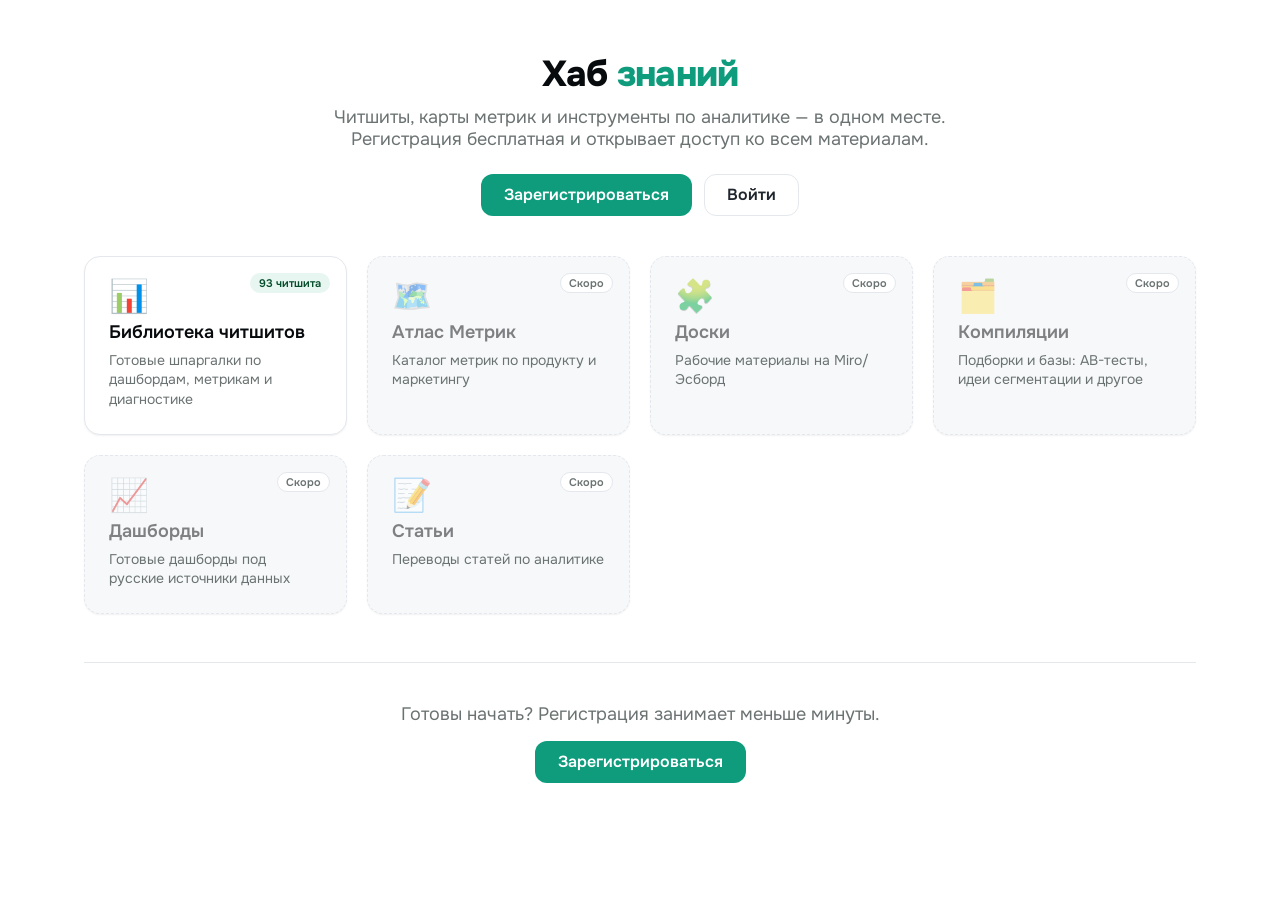
==== preview.html @ b569c9bd "Initial commit: JetMetrics Хаб знаний overview landing (/knowledge) Public overview page for the Хаб" ====
<!doctype html>
<html lang="ru">
<head>
<meta charset="utf-8">
<title>Превью Хаба знаний (лендинг)</title>
<link rel="stylesheet" href="style.css">
</head>
<body>

<div class="jm-kb">

  <div class="jm-kb-header">
    <h1 class="jm-kb-title">Хаб <span class="jm-accent">знаний</span></h1>
    <p class="jm-kb-subtitle">Читшиты, карты метрик и инструменты по аналитике — в одном месте. Регистрация бесплатная и открывает доступ ко всем материалам.</p>
    <div class="jm-kb-cta">
      <a href="#" class="jm-btn jm-btn--primary">Зарегистрироваться</a>
      <a href="#" class="jm-btn jm-btn--secondary">Войти</a>
    </div>
  </div>

  <div class="jm-kb-grid">
    <a href="#" class="jm-kb-card jm-kb-card--live">
      <span class="jm-kb-card-badge jm-kb-card-badge--live">93 читшита</span>
      <div class="jm-kb-card-icon">📊</div>
      <div class="jm-kb-card-title">Библиотека читшитов</div>
      <div class="jm-kb-card-desc">Готовые шпаргалки по дашбордам, метрикам и диагностике</div>
    </a>
    <div class="jm-kb-card jm-kb-card--soon">
      <span class="jm-kb-card-badge jm-kb-card-badge--soon">Скоро</span>
      <div class="jm-kb-card-icon">🗺️</div>
      <div class="jm-kb-card-title">Атлас Метрик</div>
      <div class="jm-kb-card-desc">Каталог метрик по продукту и маркетингу</div>
    </div>
    <div class="jm-kb-card jm-kb-card--soon">
      <span class="jm-kb-card-badge jm-kb-card-badge--soon">Скоро</span>
      <div class="jm-kb-card-icon">🧩</div>
      <div class="jm-kb-card-title">Доски</div>
      <div class="jm-kb-card-desc">Рабочие материалы на Miro/Эсборд</div>
    </div>
    <div class="jm-kb-card jm-kb-card--soon">
      <span class="jm-kb-card-badge jm-kb-card-badge--soon">Скоро</span>
      <div class="jm-kb-card-icon">🗂️</div>
      <div class="jm-kb-card-title">Компиляции</div>
      <div class="jm-kb-card-desc">Подборки и базы: AB-тесты, идеи сегментации и другое</div>
    </div>
    <div class="jm-kb-card jm-kb-card--soon">
      <span class="jm-kb-card-badge jm-kb-card-badge--soon">Скоро</span>
      <div class="jm-kb-card-icon">📈</div>
      <div class="jm-kb-card-title">Дашборды</div>
      <div class="jm-kb-card-desc">Готовые дашборды под русские источники данных</div>
    </div>
    <div class="jm-kb-card jm-kb-card--soon">
      <span class="jm-kb-card-badge jm-kb-card-badge--soon">Скоро</span>
      <div class="jm-kb-card-icon">📝</div>
      <div class="jm-kb-card-title">Статьи</div>
      <div class="jm-kb-card-desc">Переводы статей по аналитике</div>
    </div>
  </div>

  <div class="jm-kb-footer-cta">
    <p>Готовы начать? Регистрация занимает меньше минуты.</p>
    <a href="#" class="jm-btn jm-btn--primary">Зарегистрироваться</a>
  </div>

</div>

</body>
</html>
---- style.css ----
@import url('https://fonts.googleapis.com/css2?family=Onest:wght@400;500;600;700;800&family=IBM+Plex+Mono:wght@400;500;600&display=swap');

.jm-kb {
  /* ---- brand core ---- */
  --jm-green: #0E9C7D;
  --jm-green-press: #0B7D64;
  --jm-green-deep: #064D2B;
  --jm-green-tint: #E7F6F1;

  /* ---- neutrals ---- */
  --jm-ink: #080B0D;
  --jm-text: #20262E;
  --jm-muted: #6B7372;
  --jm-line: #E4E8EC;
  --jm-bg: #F6F8FA;
  --jm-surface: #FFFFFF;

  /* ---- type ---- */
  --jm-font-sans: 'Onest', system-ui, -apple-system, 'Segoe UI', Roboto, sans-serif;
  --jm-font-mono: 'IBM Plex Mono', ui-monospace, Menlo, Consolas, monospace;
  --jm-display-m: 2.25rem;
  --jm-h3: 1.125rem;
  --jm-body-l: 1.125rem;
  --jm-body: 1rem;
  --jm-body-s: 0.875rem;
  --jm-w-medium: 500;
  --jm-w-semibold: 600;
  --jm-w-bold: 700;
  --jm-w-black: 800;
  --jm-lh-tight: 1.05;

  /* ---- space (4px step) ---- */
  --jm-space-1: 4px;
  --jm-space-2: 8px;
  --jm-space-3: 12px;
  --jm-space-4: 16px;
  --jm-space-5: 20px;
  --jm-space-6: 24px;
  --jm-space-8: 32px;
  --jm-space-10: 40px;
  --jm-space-12: 48px;
  --jm-space-20: 80px;
  --jm-container: 1160px;

  /* ---- radii ---- */
  --jm-r-sm: 8px;
  --jm-r-md: 12px;
  --jm-r-lg: 16px;
  --jm-r-pill: 999px;

  /* ---- shadows ---- */
  --jm-e1: 0 1px 2px rgba(8,11,13,.06);
  --jm-e2: 0 4px 16px rgba(8,11,13,.06);
  --jm-ring: 0 0 0 3px rgba(14,156,125,.28);

  /* ---- motion ---- */
  --jm-ease: cubic-bezier(.2,.6,.2,1);
  --jm-dur: .17s;

  font-family: var(--jm-font-sans);
  color: var(--jm-text);
  background: var(--jm-surface);
  max-width: var(--jm-container);
  margin: 0 auto;
  padding: var(--jm-space-12) var(--jm-space-6) var(--jm-space-20);
  box-sizing: border-box;
}

.jm-kb *, .jm-kb *::before, .jm-kb *::after {
  box-sizing: border-box;
}

.jm-kb-header {
  text-align: center;
  max-width: 640px;
  margin: 0 auto var(--jm-space-10);
}

.jm-kb-title {
  font-size: var(--jm-display-m);
  font-weight: var(--jm-w-black);
  line-height: var(--jm-lh-tight);
  letter-spacing: -0.02em;
  margin: 0 0 var(--jm-space-3);
  color: var(--jm-ink);
}

.jm-kb-title .jm-accent { color: var(--jm-green); }

.jm-kb-subtitle {
  font-size: var(--jm-body-l);
  color: var(--jm-muted);
  margin: 0 0 var(--jm-space-6);
}

.jm-kb-cta {
  display: flex;
  justify-content: center;
  gap: var(--jm-space-3);
  flex-wrap: wrap;
}

.jm-btn,
.jm-btn:visited,
.jm-btn:active {
  display: inline-flex;
  align-items: center;
  gap: var(--jm-space-2);
  font-family: var(--jm-font-sans);
  font-weight: var(--jm-w-semibold);
  font-size: var(--jm-body);
  line-height: 1;
  padding: 12px 22px;
  border-radius: var(--jm-r-md);
  border: 1px solid transparent;
  cursor: pointer;
  text-decoration: none !important;
  transition: background var(--jm-dur) var(--jm-ease), border-color var(--jm-dur) var(--jm-ease);
}

.jm-btn:focus-visible {
  outline: none;
  box-shadow: var(--jm-ring);
}

.jm-btn--primary,
.jm-btn--primary:visited {
  background: var(--jm-green) !important;
  color: #fff !important;
}

.jm-btn--primary:hover {
  background: var(--jm-green-press) !important;
}

.jm-btn--secondary,
.jm-btn--secondary:visited {
  background: var(--jm-surface) !important;
  color: var(--jm-text) !important;
  border-color: var(--jm-line) !important;
}

.jm-btn--secondary:hover {
  background: var(--jm-bg);
}

.jm-kb-grid {
  display: grid;
  grid-template-columns: repeat(auto-fill, minmax(260px, 1fr));
  gap: var(--jm-space-5);
}

.jm-kb-card {
  display: flex;
  flex-direction: column;
  gap: var(--jm-space-2);
  background: var(--jm-surface);
  border: 1px solid var(--jm-line);
  border-radius: var(--jm-r-lg);
  padding: var(--jm-space-6);
  text-decoration: none;
  color: inherit;
  box-shadow: var(--jm-e1);
  position: relative;
  transition: transform var(--jm-dur) var(--jm-ease), box-shadow var(--jm-dur) var(--jm-ease), border-color var(--jm-dur) var(--jm-ease);
}

.jm-kb-card--live:hover {
  transform: translateY(-2px);
  box-shadow: var(--jm-e2);
  border-color: var(--jm-green);
}

.jm-kb-card--soon {
  cursor: default;
  background: var(--jm-bg);
  border-style: dashed;
}

.jm-kb-card--soon .jm-kb-card-icon,
.jm-kb-card--soon .jm-kb-card-title {
  opacity: 0.5;
}

.jm-kb-card-icon {
  font-size: 32px;
  line-height: 1;
}

.jm-kb-card-title {
  font-size: var(--jm-h3);
  font-weight: var(--jm-w-semibold);
  color: var(--jm-ink);
}

.jm-kb-card-desc {
  font-size: var(--jm-body-s);
  color: var(--jm-muted);
  line-height: 1.4;
}

.jm-kb-card-badge {
  position: absolute;
  top: var(--jm-space-4);
  right: var(--jm-space-4);
  font-size: 11px;
  font-weight: var(--jm-w-semibold);
  border-radius: var(--jm-r-pill);
  padding: 2px var(--jm-space-2);
}

.jm-kb-card-badge--soon {
  color: var(--jm-muted);
  background: var(--jm-surface);
  border: 1px solid var(--jm-line);
}

.jm-kb-card-badge--live {
  color: var(--jm-green-deep);
  background: var(--jm-green-tint);
  border: 1px solid transparent;
}

.jm-kb-footer-cta {
  text-align: center;
  margin-top: var(--jm-space-12);
  padding-top: var(--jm-space-10);
  border-top: 1px solid var(--jm-line);
}

.jm-kb-footer-cta p {
  color: var(--jm-muted);
  font-size: var(--jm-body-l);
  margin: 0 0 var(--jm-space-4);
}

@media (max-width: 640px) {
  .jm-kb {
    padding: var(--jm-space-8) var(--jm-space-4) var(--jm-space-12);
  }
  .jm-kb-grid {
    grid-template-columns: 1fr;
  }
}
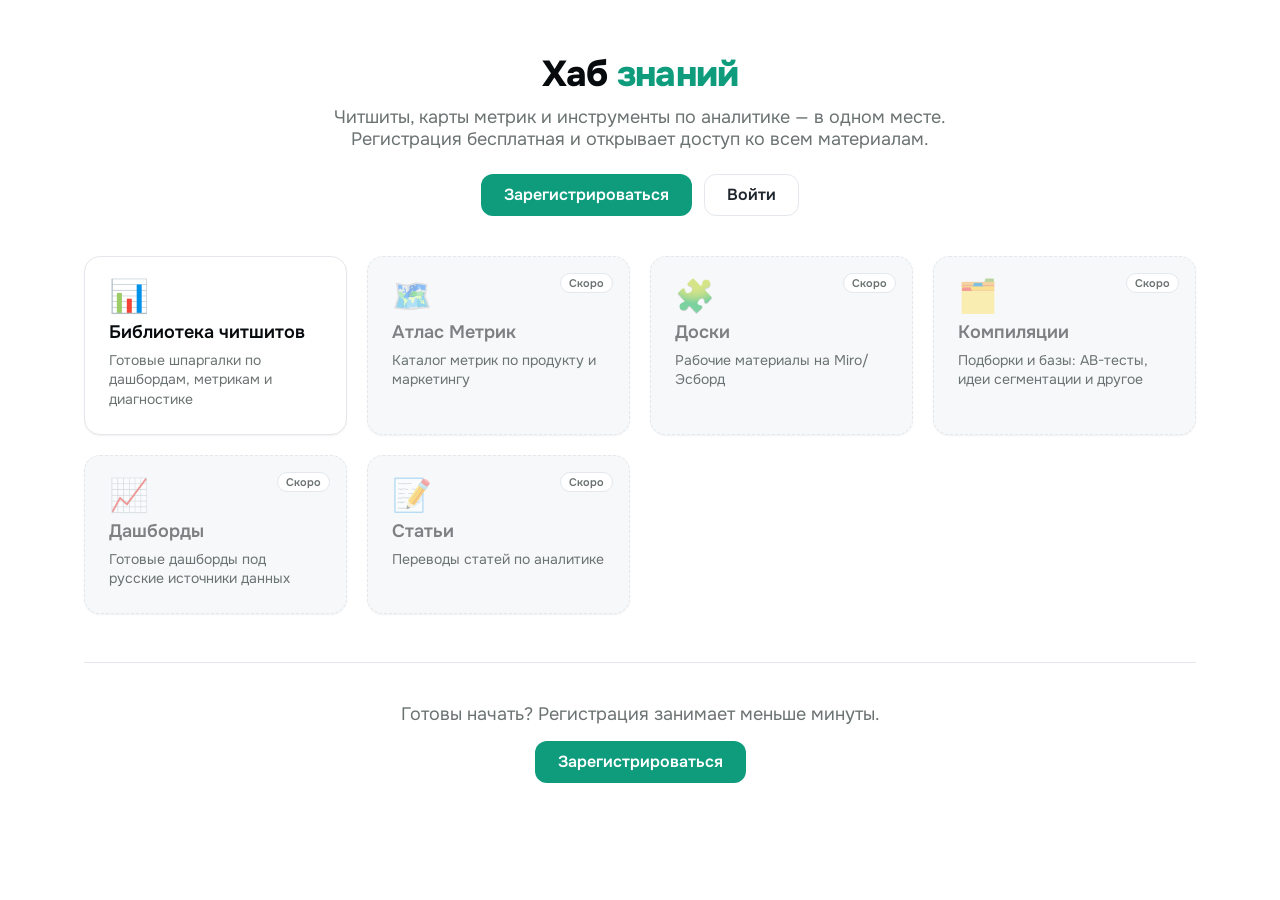
==== commit 6f773a67: "Read the cheatsheet count from the library instead of hardcoding it The badge said "93 читшита" in m" ====
--- a/preview.html
+++ b/preview.html
@@ -20,7 +20,7 @@
 
   <div class="jm-kb-grid">
     <a href="#" class="jm-kb-card jm-kb-card--live">
-      <span class="jm-kb-card-badge jm-kb-card-badge--live">93 читшита</span>
+      <span class="jm-kb-card-badge jm-kb-card-badge--live" id="jm-kb-cheatsheets-count" hidden></span>
       <div class="jm-kb-card-icon">📊</div>
       <div class="jm-kb-card-title">Библиотека читшитов</div>
       <div class="jm-kb-card-desc">Готовые шпаргалки по дашбордам, метрикам и диагностике</div>
@@ -64,5 +64,7 @@
 
 </div>
 
+<script src="app.js"></script>
+
 </body>
 </html>
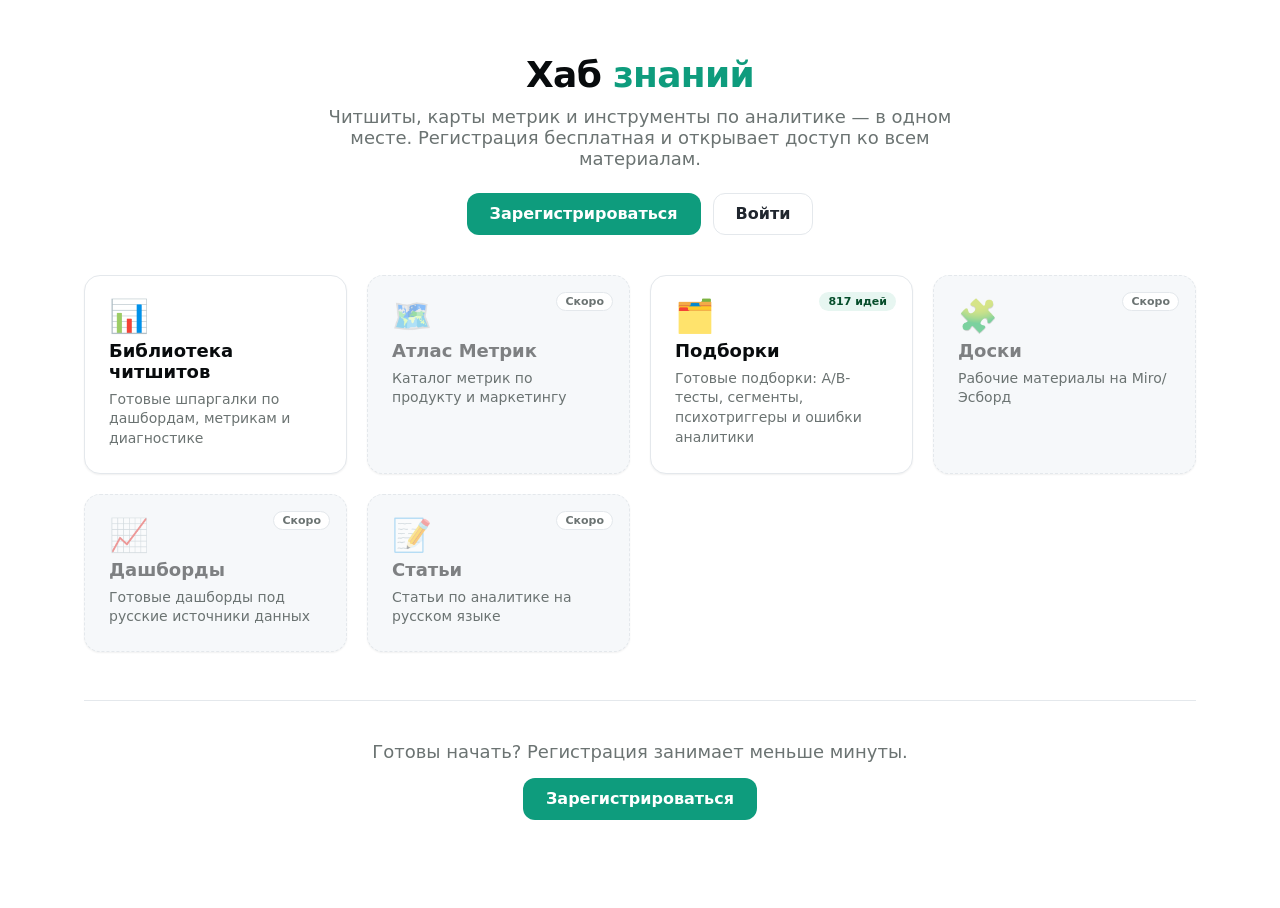
==== commit 0087ddb6: "/knowledge: карточка «Подборки» (817 идей) в обзоре хаба Синхронизация исходника с живой версией сай" ====
--- a/preview.html
+++ b/preview.html
@@ -31,17 +31,17 @@
       <div class="jm-kb-card-title">Атлас Метрик</div>
       <div class="jm-kb-card-desc">Каталог метрик по продукту и маркетингу</div>
     </div>
+    <a href="https://джетметрикс.рф/compilations" class="jm-kb-card jm-kb-card--live">
+      <span class="jm-kb-card-badge jm-kb-card-badge--live">817 идей</span>
+      <div class="jm-kb-card-icon">🗂️</div>
+      <div class="jm-kb-card-title">Подборки</div>
+      <div class="jm-kb-card-desc">Готовые подборки: A/B-тесты, сегменты, психотриггеры и ошибки аналитики</div>
+    </a>
     <div class="jm-kb-card jm-kb-card--soon">
       <span class="jm-kb-card-badge jm-kb-card-badge--soon">Скоро</span>
       <div class="jm-kb-card-icon">🧩</div>
       <div class="jm-kb-card-title">Доски</div>
       <div class="jm-kb-card-desc">Рабочие материалы на Miro/Эсборд</div>
-    </div>
-    <div class="jm-kb-card jm-kb-card--soon">
-      <span class="jm-kb-card-badge jm-kb-card-badge--soon">Скоро</span>
-      <div class="jm-kb-card-icon">🗂️</div>
-      <div class="jm-kb-card-title">Компиляции</div>
-      <div class="jm-kb-card-desc">Подборки и базы: AB-тесты, идеи сегментации и другое</div>
     </div>
     <div class="jm-kb-card jm-kb-card--soon">
       <span class="jm-kb-card-badge jm-kb-card-badge--soon">Скоро</span>
@@ -53,7 +53,7 @@
       <span class="jm-kb-card-badge jm-kb-card-badge--soon">Скоро</span>
       <div class="jm-kb-card-icon">📝</div>
       <div class="jm-kb-card-title">Статьи</div>
-      <div class="jm-kb-card-desc">Переводы статей по аналитике</div>
+      <div class="jm-kb-card-desc">Статьи по аналитике на русском языке</div>
     </div>
   </div>
 
--- a/style.css
+++ b/style.css
@@ -1,4 +1,4 @@
-@import url('https://fonts.googleapis.com/css2?family=Onest:wght@400;500;600;700;800&family=IBM+Plex+Mono:wght@400;500;600&display=swap');
+@import url('https://jetmetrics-static.storage.yandexcloud.net/layout/fonts.css');
 
 .jm-kb {
   /* ---- brand core ---- */
